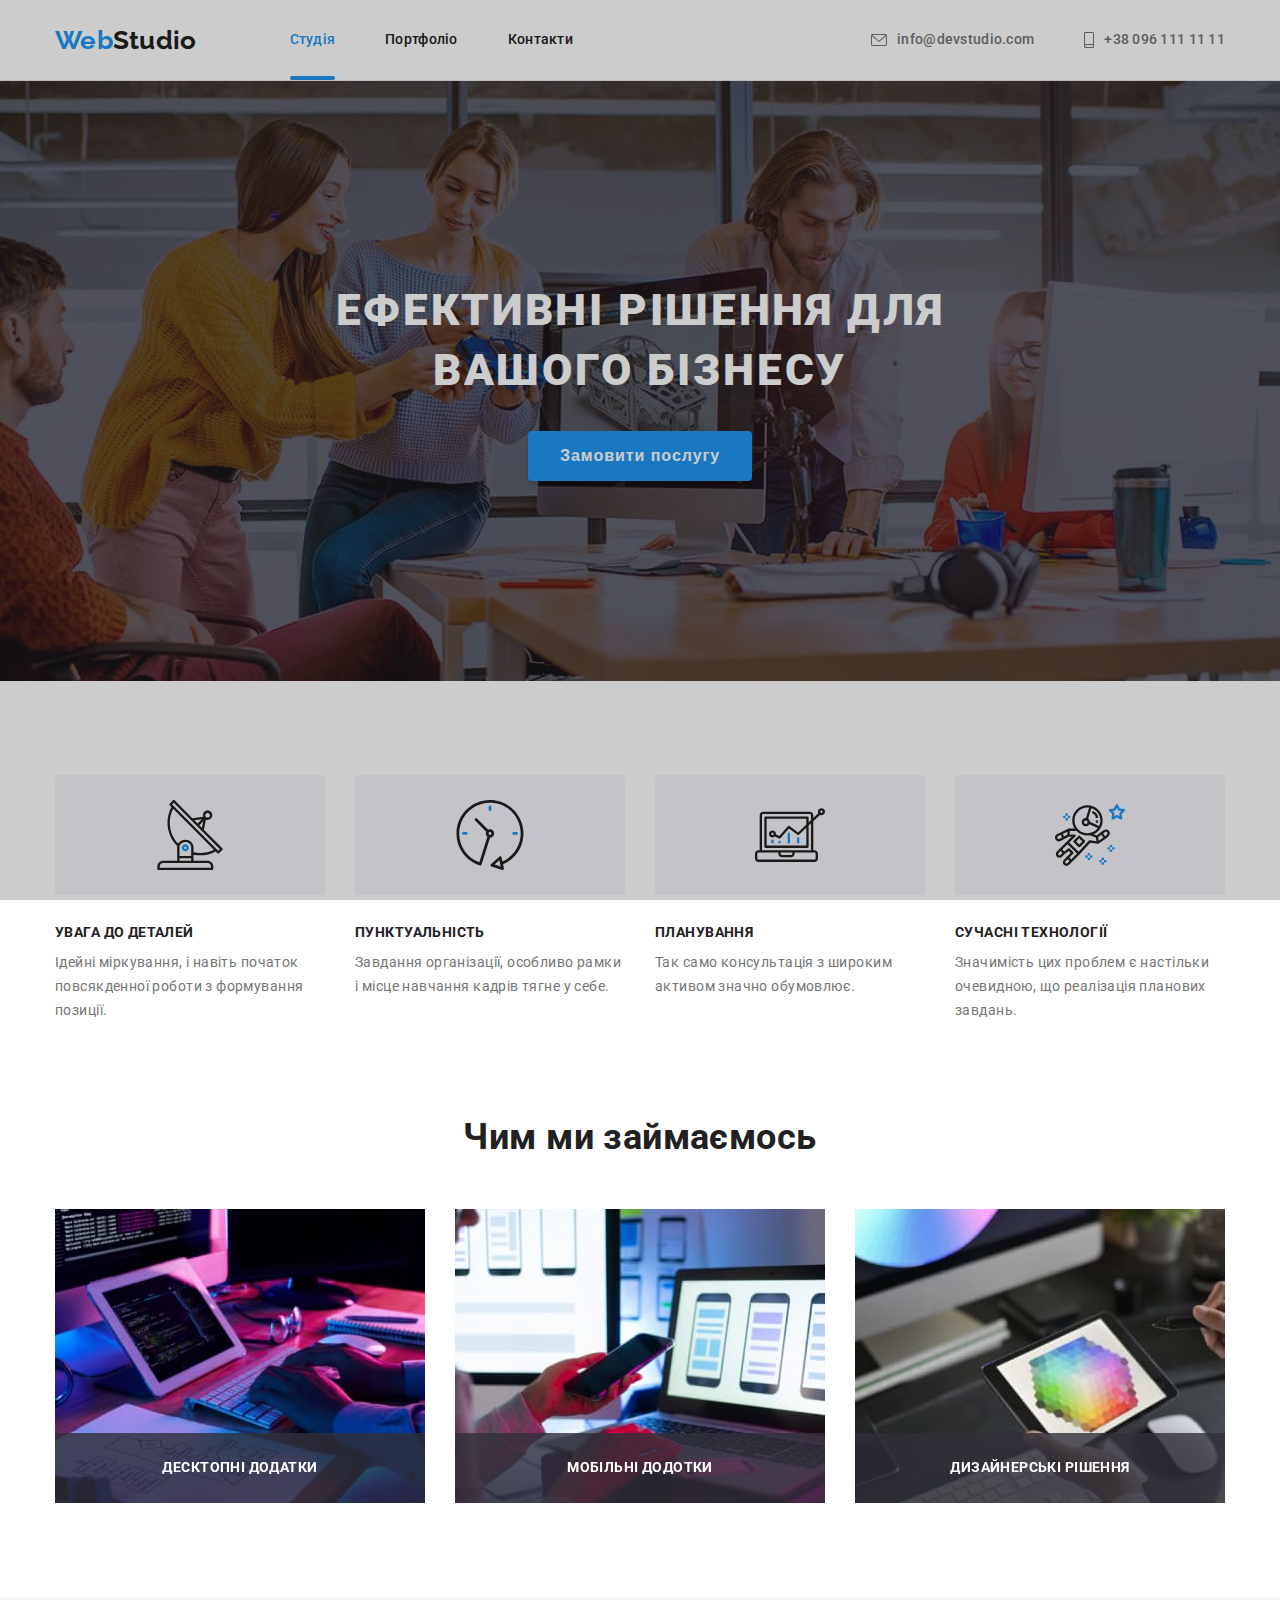
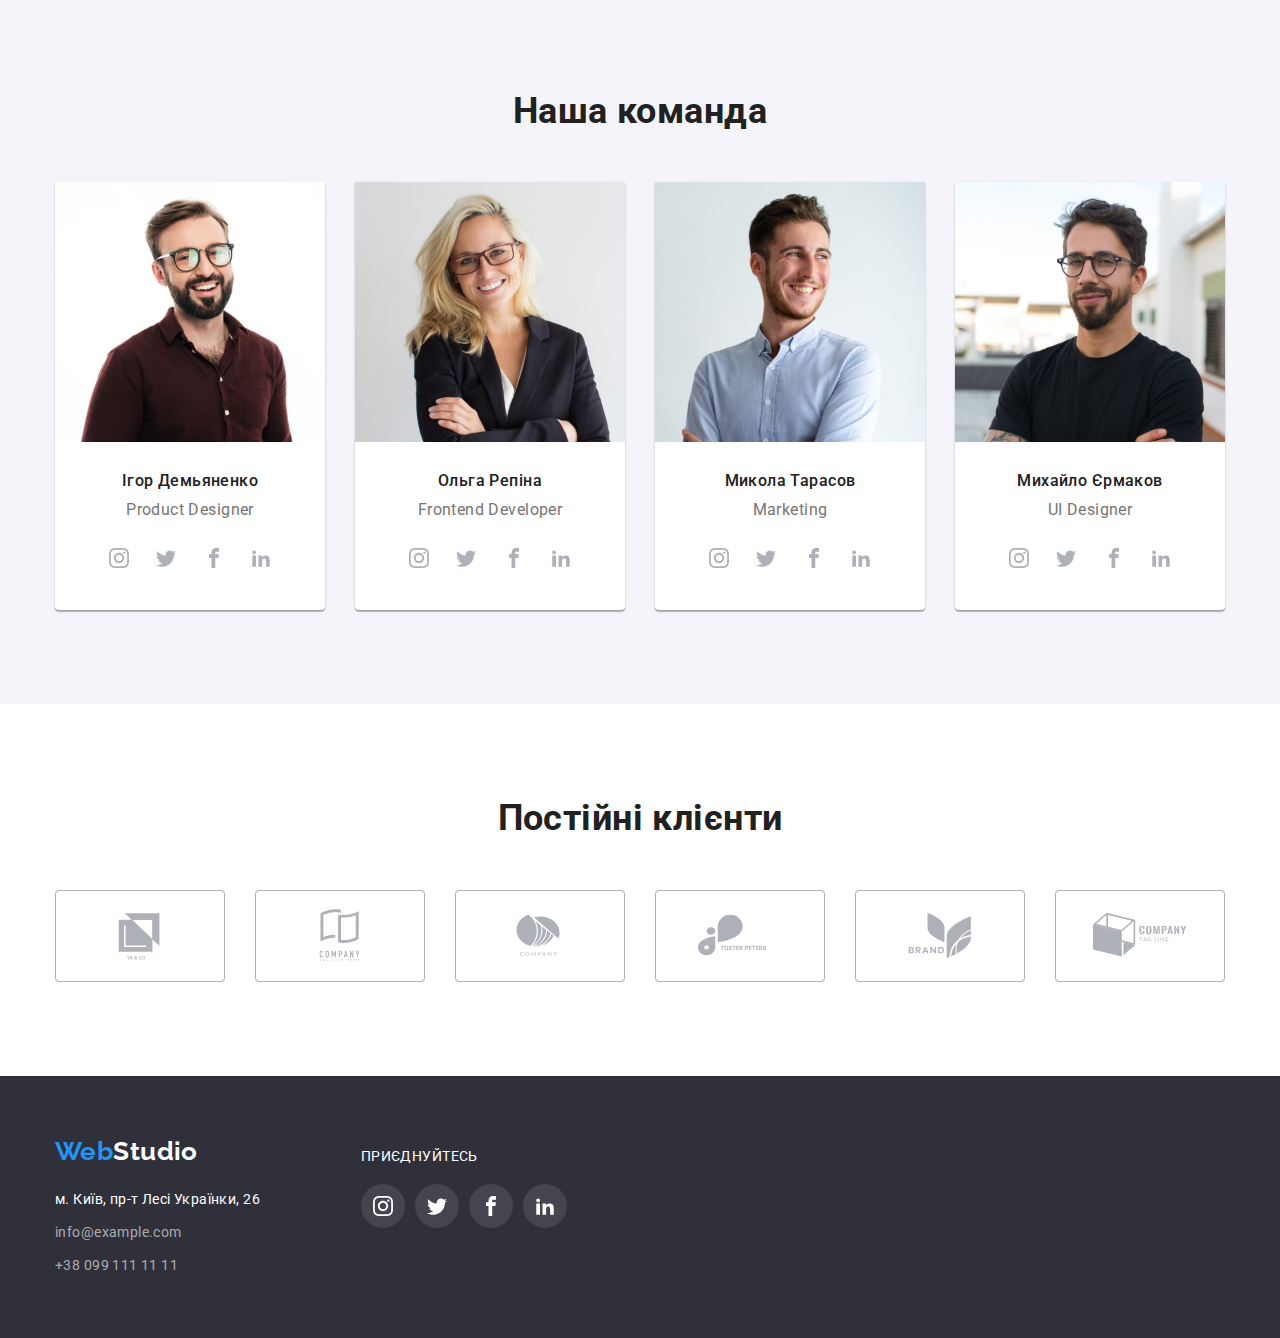
==== index.html @ 767f7138 "first-commit" ====
<!DOCTYPE html>
<html lang="uk">
<head>
    <meta charset="UTF-8">
    <meta http-equiv="X-UA-Compatible" content="IE=edge">
    <meta name="viewport" content="width=device-width, initial-scale=1.0">
    <title>Web Studio</title>
    <link rel="preconnect" href="https://fonts.googleapis.com">
    <link rel="preconnect" href="https://fonts.gstatic.com" crossorigin>
    <link href="https://fonts.googleapis.com/css2?family=Raleway:wght@700&family=Roboto:wght@400;500;700;900&display=swap"
        rel="stylesheet">
    <link rel="stylesheet" href="./css/style.css" />
</head>
<body>
    <header class="header-page">
        <div class="container header-container">
        <nav class="nav-page">
        <a href="./index.html" class="logo link"><span class="logo-text">Web</span>Studio</a>
        
            <ul class="nav list">
                <li class="item"><a href="./index.html" class="link current">Студія</a></li>
                <li class="item"><a href="./portfolio.html" class="link">Портфоліо</a></li>
                <li class="item"><a href="" class="link">Контакти</a></li>
            </ul>
        </nav>

        <div>
            <ul class="list connection">               
                <li class="connection-item">
                <a href="mailto:info@devstudio.com" class="link icon-list">
                    <svg class="connection-icon" width="16" height="12">
                        <use href="./images/svg/sprite.svg#icon-envelope" ></use>
                    </svg>
                    info@devstudio.com</a>
                </li>

                <li class="connection-item">
                <a href="tel:+380961111111" class="link icon-list">
                    <svg class="connection-icon" width="10" height="16">
                        <use href="./images/svg/sprite.svg#icon-smartphone"></use>
                    </svg>
                    +38 096 111 11 11</a>
                </li>
            </ul>
        </div>
        </div>
    </header>
    <main>
        <section class="hero section overlay">
                    <h1 class="hero-title">ЕФЕКТИВНІ РІШЕННЯ ДЛЯ ВАШОГО БІЗНЕСУ</h1>
                    <button type="button" class="button-hero" data-modal-open>Замовити послугу</button>
                    <div class="backdrop"></div>
        </section>

        <section class="section section-preference">
            <h2 class="hide">Переваги</h2>
            <div class="container">
                <ul class="list preference-list">
                    <li class="preference-item">
                        <div class="preference-icon">
                            <svg class="preference-icons">
                                <use href="./images/svg/sprite.svg#icon-antenna"></use>
                            </svg>
                        </div>
                        <h3 class="preference-title">Увага до деталей</h3>
                        <p>Ідейні міркування, і навіть початок повсякденної роботи з формування позиції.</p>
                    </li>
                    <li class="preference-item">
                            <div class="preference-icon">
                                <svg class="preference-icons">
                                <use href="./images/svg/sprite.svg#icon-clock"></use>
                            </svg>
                            </div>
                        <h3 class="preference-title">Пунктуальність</h3>
                        <p>Завдання організації, особливо рамки і місце навчання кадрів тягне у себе.</p>
                    </li>
                    <li class="preference-item">
                        <div class="preference-icon">
                            <svg class="preference-icons">
                                <use href="./images/svg/sprite.svg#icon-diagram"></use>
                            </svg>
                        </div>
                        <h3 class="preference-title">Планування</h3>
                        <p>Так само консультація з широким активом значно обумовлює.</p>
                    </li>
                    <li class="preference-item">
                        <div class="preference-icon">
                            <svg class="preference-icons">
                                <use href="./images/svg/sprite.svg#icon-astronaut"></use>
                            </svg>
                        </div>
                        <h3 class="preference-title">Сучасні технології</h3>
                        <p>Значимість цих проблем є настільки очевидною, що реалізація планових завдань.</p>
                    </li>
                </ul>
            </div>
        </section>

        <section class="section section-gadgets">
            <h2 class="section-title">Чим ми займаємось</h2>
            <div class="container">
                <ul class="list gadgets-list">
                    <li class="gadgets-item">
                        <div class="gadgets">
                            <img src="./images/laptop.jpg" alt="Ноутбук" width="370" height="294">
                            <p class="gadgets-text">Десктопні додатки</p>
                        </div>
                        
                    </li>
                    <li class="gadgets-item">
                        <div class="gadgets phone-text">
                            <img src="./images/phone.jpg" alt="Телефон" width="370" height="294">
                            <p class="gadgets-text">Мобільні додотки</p>
                        </div>
                    </li>
                    <li class="gadgets-item">
                        <div class="gadgets tablet-text">
                            <img src="./images/tablet.jpg" alt="Планшет" width="370" height="294">
                            <p class="gadgets-text">Дизайнерські рішення</p>
                        </div>
                    </li>
                </ul>
            </div>
        </section>

        <section class="section  section-team">
            <h2 class="section-title">Наша команда</h2>
            <div class="container">
                <ul class="list team-items">
                    <li class="team-list">
                        <div>
                            <img src="./images/Igor_Demyanenko.jpg" alt="Igor_Demyanenko" width="270" height="260">
                        
                            <div class="team">
                                <h3 class="name">Ігор Демьяненко</h3>
                                <p lang="en" class="team-position">Product Designer</p>
                                <div class="social-team">
                                    <ul class="list">
                                        <li class="icons-list">
                                            <a class="social-networks" href="">
                                                <svg class="connection-icons">
                                                    <use href="./images/svg/sprite.svg#instagram"></use>
                                                </svg>
                                            </a>
                                        </li>
                                        <li class="icons-list">
                                            <a class="social-networks" href="">
                                                <svg class="connection-icons">
                                                    <use href="./images/svg/sprite.svg#twitter"></use>
                                                </svg>
                                            </a>
                                        </li>
                                        <li class="icons-list">
                                            <a class="social-networks" href="">
                                                <svg class="connection-icons">
                                                    <use href="./images/svg/sprite.svg#facebook"></use>
                                                </svg>
                                            </a>
                                        </li>
                                        <li class="icons-list">
                                            <a class="social-networks" href="">
                                                <svg class="connection-icons">
                                                    <use href="./images/svg/sprite.svg#linkedin"></use>
                                                </svg>
                                            </a>
                                        </li>
                                    </ul>
                                </div>
                            </div>
                                    </li>
                                    <li class="team-list">
                                        <div>
                                            <img src="./images/Olha_Repina.jpg" alt="Olha_Repina" width="270" height="260">
                                    
                                            <div class="team">
                                                <h3 class="name">Ольга Репіна</h3>
                                                <p lang="en" class="team-position">Frontend Developer</p>
                                                <div class="social-team">
                                    <ul class="list">
                                        <li class="icons-list">
                                            <a class="social-networks" href="">
                                                <svg class="connection-icons">
                                                    <use href="./images/svg/sprite.svg#instagram"></use>
                                                </svg>
                                            </a>
                                        </li>
                                        <li class="icons-list">
                                            <a class="social-networks" href="">
                                                <svg class="connection-icons">
                                                    <use href="./images/svg/sprite.svg#twitter"></use>
                                                </svg>
                                            </a>
                                        </li>
                                        <li class="icons-list">
                                            <a class="social-networks" href="">
                                                <svg class="connection-icons">
                                                    <use href="./images/svg/sprite.svg#facebook"></use>
                                                </svg>
                                            </a>
                                        </li>
                                        <li class="icons-list">
                                            <a class="social-networks" href="">
                                                <svg class="connection-icons">
                                                    <use href="./images/svg/sprite.svg#linkedin"></use>
                                                </svg>
                                            </a>
                                        </li>
                                    </ul>
                                </div>
                                            </div>
                                        </div>
                                    </li>
                                    <li class="team-list">
                                        <div>
                                            <img src="./images/Mykola_Tarasov.jpg" alt="Mykola_Tarasov" width="270" height="260">
                                    
                                            <div class="team">
                                                <h3 class="name">Микола Тарасов</h3>
                                                <p lang="en" class="team-position">Marketing</p>
                                                <div class="social-team">
                                    <ul class="list">
                                        <li class="icons-list">
                                            <a class="social-networks" href="">
                                                <svg class="connection-icons">
                                                    <use href="./images/svg/sprite.svg#instagram"></use>
                                                </svg>
                                            </a>
                                        </li>
                                        <li class="icons-list">
                                            <a class="social-networks" href="">
                                                <svg class="connection-icons">
                                                    <use href="./images/svg/sprite.svg#twitter"></use>
                                                </svg>
                                            </a>
                                        </li>
                                        <li class="icons-list">
                                            <a class="social-networks" href="">
                                                <svg class="connection-icons">
                                                    <use href="./images/svg/sprite.svg#facebook"></use>
                                                </svg>
                                            </a>
                                        </li>
                                        <li class="icons-list">
                                            <a class="social-networks" href="">
                                                <svg class="connection-icons">
                                                    <use href="./images/svg/sprite.svg#linkedin"></use>
                                                </svg>
                                            </a>
                                        </li>
                                    </ul>
                                </div>
                                            </div>
                                        </div>
                                    </li>
                                    <li class="team-list">
                                        <div>
                                            <img src="./images/Mikhail_Yermakov.jpg" alt="Mikhail_Yermakov" width="270" height="260">
                                    
                                            <div class="team">
                                                <h3 class="name">Михайло Єрмаков</h3>
                                                <p lang="en" class="team-position">UI Designer</p>
                                                <div class="social-team">
                                    <ul class="list">
                                        <li class="icons-list">
                                            <a class="social-networks" href="">
                                                <svg class="connection-icons">
                                                    <use href="./images/svg/sprite.svg#instagram"></use>
                                                </svg>
                                            </a>
                                        </li>
                                        <li class="icons-list">
                                            <a class="social-networks" href="">
                                                <svg class="connection-icons">
                                                    <use href="./images/svg/sprite.svg#twitter"></use>
                                                </svg>
                                            </a>
                                        </li>
                                        <li class="icons-list">
                                            <a class="social-networks" href="">
                                                <svg class="connection-icons">
                                                    <use href="./images/svg/sprite.svg#facebook"></use>
                                                </svg>
                                            </a>
                                        </li>
                                        <li class="icons-list">
                                            <a class="social-networks" href="">
                                                <svg class="connection-icons">
                                                    <use href="./images/svg/sprite.svg#linkedin"></use>
                                                </svg>
                                            </a>
                                        </li>
                                    </ul>
                                </div>
                                            </div>
                                        </div>
                                    </li>
                                    </ul>
                                </div>
            </div>
        </section>

        <section class="section section-customers">
            <h2 class="section-title">Постійні клієнти</h2>
                <div class="container">
                    
                <ul class="list customers">
                    <li>
                        <a class="customer" href="" width="170" height="92">
                            <svg class="icon-customers">
                                <use href="./images/svg/sprite.svg#customers-one"></use>
                            </svg>
                        </a>
                    </li>
                    <li>
                        <a class="customer" href="" width="170" height="92">
                            <svg class="icon-customers">
                                <use href="./images/svg/sprite.svg#customers-two"></use>
                            </svg>
                        </a>
                    </li>
                    <li>
                        <a class="customer" href="" width="170" height="92">
                            <svg class="icon-customers">
                                <use href="./images/svg/sprite.svg#customers-three"></use>
                            </svg>
                        </a>
                    </li>
                    <li>
                        <a class="customer" href="" width="170" height="92">
                            <svg class="icon-customers">
                                <use href="./images/svg/sprite.svg#customers-four"></use>
                            </svg>
                        </a>
                    </li>
                    <li>
                        <a class="customer" href="" width="170" height="92">
                            <svg class="icon-customers">
                                <use href="./images/svg/sprite.svg#customers-five"></use>
                            </svg>
                        </a>
                    </li>
                    <li>
                        <a class="customer" href="" width="170" height="92">
                            <svg class="icon-customers">
                                <use href="./images/svg/sprite.svg#customers-six"></use>
                            </svg>
                        </a>
                    </li>
                </ul>
                </div>
        </section>
                  
    </main>

    <footer class="footer-page">
        <div class="container footer-container">
            <div class="footer-content">
                <a href="./index.html" class="link logo"><span class="logo-text">Web</span>Studio</a>
            <ul class="list">
                <li class="footer-list"><address class="address">м. Київ, пр-т Лесі Українки, 26</address></li>
                <li class="footer-list"><a href="mailto:info@example.com" class="footer-link link">info@example.com</a></li>
                <li class="footer-list"><a href="tel:+380991111111" class="footer-link link">+38 099 111 11 11</a></li>
            </ul>
            </div>
            
            <div class="join">
                <p class="footer-text">приєднуйтесь</p>
                <ul class="list social-team">
                                        <li class="icons-list-footer">
                                            <a class="social-networks footer-social-networks" href="">
                                                <svg class="connection-icons">
                                                    <use href="./images/svg/sprite.svg#instagram"></use>
                                                </svg>
                                            </a>
                                        </li>
                                        <li class="icons-list-footer">
                                            <a class="social-networks footer-social-networks" href="">
                                                <svg class="connection-icons">
                                                    <use href="./images/svg/sprite.svg#twitter"></use>
                                                </svg>
                                            </a>
                                        </li>
                                        <li class="icons-list-footer">
                                            <a class="social-networks footer-social-networks" href="">
                                                <svg class="connection-icons">
                                                    <use href="./images/svg/sprite.svg#facebook"></use>
                                                </svg>
                                            </a>
                                        </li>
                                        <li class="icons-list">
                                            <a class="social-networks footer-social-networks" href="">
                                                <svg class="connection-icons">
                                                    <use href="./images/svg/sprite.svg#linkedin"></use>
                                                </svg>
                                            </a>
                                        </li>
                                    </ul>
            </div>
            
        </div>
        
    </footer>

    <div class="backdrop is-hidden" data-modal>
        <div class="modal">
            <button class="icon-close" data-modal-close>
                <svg width="11" height="11">
                    <use href="./images/svg/sprite.svg#icon-close"></use>
                </svg>
            </button>
        </div>
    </div>

    <script src="./js/modal.js"></script>
</body>
</html>
---- css/style.css ----
:root {
  --primary-text-color: #757575;
  --title-text-color: #212121;
  --accent-color: #2196f3;
  --white-text-color: #ffffff;
}

*,
::after,
::before {
  margin: 0;
  padding: 0;
  box-sizing: border-box;
}

:hover,
:focus {
  transition-property: fill, background-color, color, box-shadow;
  transition-duration: 250ms;
  transition-timing-function: cubic-bezier(0.4, 0, 0.2, 1);
  transition-delay: 0;
}

body {
  color: var(--primary-text-color);
  background-color: #ffffff;

  font-family: Roboto, sans-serif;
  letter-spacing: 0.03em;
  font-size: 14px;
  line-height: 1.71;
}

a {
  text-decoration: none;
}

img {
  display: block;
  max-width: 100%;
  height: auto;
}

.section {
  padding: 94px 0;
}

.container {
  width: 1200px;
  padding: 0 15px;
  margin: 0 auto;
}

.list {
  list-style: none;
}
.link {
  text-decoration: none;
}

.hide,
.title-portfolio {
  width: 1px;
  height: 1px;
  overflow: hidden;
  opacity: 0;
  margin-top: -1px;
}

/* header */

.header-container,
.nav-page,
.nav,
.list.connection {
  display: flex;
  justify-content: space-between;
}

.header-page {
  border-bottom: 1px solid #ececec;
}

.nav-page {
  align-items: center;
}

.logo {
  color: var(--title-text-color);

  font-family: Raleway, sans-serif;
  font-weight: 700;
  font-size: 26px;
  line-height: 1.19;

  margin-right: 93px;
}
.logo-text {
  color: var(--accent-color);
}

.header-page {
  font-weight: 500;
  font-size: 14px;
  line-height: 1.14;
  letter-spacing: 0.02em;
}

.item {
  display: flex;
  position: relative;
}

.current::after {
  display: flex;
  position: absolute;
  content: '';
  width: 100%;
  height: 4px;
  background-color: var(--accent-color);
  bottom: 0;
  border-radius: 2px;
}

.item:not(:last-child) {
  margin-right: 50px;
}

.connection-item:not(:last-child) {
  margin-right: 50px;
}

.nav .link {
  color: var(--title-text-color);
  padding: 32px 0;
  display: block;
}
.nav .link.current {
  color: var(--accent-color);
}

.nav .link:hover,
.nav .link:focus {
  color: var(--accent-color);
}

.connection-icon {
  margin-right: 10px;
}

.icon-list {
  fill: var(--primary-text-color);
}

.icon-list:hover,
.connection-item:hover,
.icon-list:focus,
.connection-item:focus {
  fill: var(--accent-color);
}

.connection .link {
  color: var(--primary-text-color);
  padding: 32px 0;
  display: inline-flex;
  align-items: center;
}

.connection .link:hover,
.connection .link:focus {
  color: var(--accent-color);
}

/* hero */

.hero {
  background-color: #2f303a;
  padding: 200px 0;
  text-align: center;
}
.hero-title {
  color: var(--white-text-color);

  font-weight: 900;
  font-size: 44px;
  line-height: 1.36;
  text-align: center;
  letter-spacing: 0.06em;

  max-width: 650px;
  margin: 0 auto;
  margin-bottom: 30px;
}

.overlay {
  max-width: 1600px;
  height: 600px;
  margin-left: auto;
  margin-right: auto;
  background-image: linear-gradient(to right, rgba(47, 48, 58, 0.4), rgba(47, 48, 58, 0.4)),
    url(../images/header/hero.jpg);

  background-repeat: no-repeat;
  background-position: center;
  background-size: cover;
}

.section-title {
  color: var(--title-text-color);

  font-weight: 700;
  font-size: 36px;
  line-height: 1.16;
  margin-bottom: 50px;
}

/* main */

.preference-title {
  color: var(--title-text-color);

  font-weight: 700;
  font-size: 14px;
  line-height: 1.14;
  text-transform: uppercase;

  margin-bottom: 10px;
}
.preference-list {
  display: flex;
  margin-right: -30px;
}

.preference-item {
  flex-basis: calc(100% / 4 - 30px);
  margin-right: 30px;
}

.preference-icon {
  display: flex;
  width: 270px;
  height: 120px;
  background-color: #f5f4fa;
  border-radius: 4px;
  margin-bottom: 30px;

  /* display: flex; */
  justify-content: center;
  align-items: center;
}

.preference-icons {
  width: 70px;
  height: 70px;
}

/* gadgets */

.section-gadgets {
  text-align: center;
  padding-top: 0;
}
.gadgets-list {
  display: flex;
  justify-content: space-between;
}

.gadgets-item {
  /* display: block; */
  position: relative;
}

.gadgets::before {
  display: flex;
  position: absolute;
  content: '';
  width: 100%;
  height: 70px;
  background-color: rgba(47, 48, 58, 0.8);
  bottom: 0;
}

.gadgets-text {
  display: flex;
  position: absolute;
  content: '';
  width: 100%;
  height: 70px;
  bottom: 0;

  color: var(--white-text-color);
  text-transform: uppercase;
  font-weight: 700;
  justify-content: center;
  align-items: center;
}

/* --team-- */

.section-team {
  background-color: #f5f4fa;
  text-align: center;
}
.team-items {
  display: flex;
  flex-wrap: wrap;
  justify-content: space-between;
}

.team-list {
  background-color: var(--white-text-color);
  box-shadow: 0px 1px 3px rgba(0, 0, 0, 0.12), 0px 1px 1px rgba(0, 0, 0, 0.14),
    0px 2px 1px rgba(0, 0, 0, 0.2);
  border-radius: 0px 0px 4px 4px;
}

.team {
  padding-top: 30px;
  padding-bottom: 30px;
  padding-left: 30px;
  padding-right: 30px;
}

.name {
  color: var(--title-text-color);

  font-weight: 500;
  font-size: 16px;
  line-height: 1.18;
  text-align: center;

  margin-bottom: 10px;
}
.team-position {
  font-size: 16px;
  line-height: 1.18;
  text-align: center;
  margin-bottom: 16px;
}

.social-team {
  display: flex;
  justify-content: center;
}

.icons-list {
  display: inline-flex;
  background-size: cover;

  justify-content: center;
  align-items: center;
}

.connection-icons {
  width: 20px;
  height: 20px;
}

.social-networks {
  fill: #afb1b8;
  width: 44px;
  height: 44px;

  display: flex;
  justify-content: center;
  align-items: center;
  border-radius: 50%;
}

.social-networks:hover,
.connection-icons:hover,
.social-networks:focus,
.connection-icons:focus {
  fill: var(--white-text-color);
  background-color: var(--accent-color);
}

/* customers */

.section-customers {
  text-align: center;
}

.customers {
  display: flex;
  justify-content: space-between;
}

.customer {
  fill: #afb1b8;
  width: 170px;
  height: 92px;

  display: flex;
  justify-content: center;
  align-items: center;

  border: 1px solid #afb1b8;
  box-sizing: border-box;
  border-radius: 4px;
}

.icon-customers {
  display: inline-flex;
  justify-items: center;
  align-items: center;

  width: 106px;
  height: 62px;
}

.customer:hover,
.customer:focus {
  fill: var(--accent-color);
  border: 1px solid var(--accent-color);
  border-radius: 4px;
}

/* button */

[type='button'] {
  cursor: pointer;
  border: none;
}

.button-hero {
  color: var(--white-text-color);
  background-color: var(--accent-color);
  box-shadow: 0px 4px 4px rgba(0, 0, 0, 0.15);
  border-radius: 4px;

  font-weight: 700;
  font-size: 16px;
  line-height: 1.87;
  letter-spacing: 0.06em;
  border: none;

  padding: 10px 32px;
}
.button-hero:hover,
.button-hero:focus {
  background: #188ce8;
}

/* footer */

.footer-page {
  display: flex;

  background-color: #2f303a;
  padding-top: 60px;
  padding-bottom: 60px;
  display: flex;
}

.footer-container {
  display: flex;
}

.footer-content {
  margin-right: 70px;
}

.footer-list:not(:last-child) {
  margin-bottom: 9px;
}

.address {
  font-style: normal;
  color: var(--white-text-color);

  margin-top: 20px;
}
.footer-page .logo {
  color: var(--white-text-color);
  margin-bottom: 20px;
}
.footer-link {
  color: rgba(255, 255, 255, 0.6);
}
.footer-link:hover,
.footer-link:focus {
  color: var(--accent-color);
}

.footer-text {
  font-weight: 700px;
  font-size: 14px;
  line-height: 16px;
  letter-spacing: 0.03em;
  text-transform: uppercase;
  color: var(--white-text-color);

  margin-bottom: 20px;
}

.footer-social-networks {
  background-color: rgba(255, 255, 255, 0.1);
  fill: var(--white-text-color);
  border-radius: 50%;
}

.icons-list-footer {
  align-items: center;
}

.icons-list-footer:not(:last-child) {
  margin-right: 10px;
}
.join {
  margin-top: 12px;
}

/* portfolio */

.filter {
  display: flex;
  justify-content: center;
  margin-bottom: 34px;
}

.portfolio-filter {
  color: var(--title-text-color);
  font-weight: 500;
  font-size: 16px;
  line-height: 1.62;
  background-color: #f5f4fa;

  border-radius: 4px;
  padding: 6px 22px;
  margin-bottom: 16px;
}

.item-filter:not(:last-child) {
  margin-right: 8px;
}

.portfolio-filter:hover,
.portfolio-filter:focus {
  color: var(--white-text-color);
  background-color: var(--accent-color);
  box-shadow: 0px 3px 1px rgba(0, 0, 0, 0.1), 0px 1px 2px rgba(0, 0, 0, 0.08),
    0px 2px 2px rgba(0, 0, 0, 0.12);
}
.title-project {
  color: var(--title-text-color);
  font-size: 18px;
  line-height: 2;
  letter-spacing: 0.06em;
}
.portfolio-description {
  color: var(--primary-text-color);
  font-size: 16px;
  line-height: 1.87;
}

.portfolio-container {
  display: flex;
  flex-wrap: wrap;
}

.portfolio-list {
  background-color: var(--white-text-color);
  width: calc((100% - 60) / 3);
  border-bottom: 1px solid #eeeeee;

  margin-right: 30px;
  margin-bottom: 30px;
}

.portfolio-text {
  position: relative;
  overflow: hidden;
  background: rgba(33, 150, 243, 0.9);
}

.portfolio-list:hover .hidden-text {
  transform: translatey(0);
}

.hidden-text {
  position: absolute;
  top: 0;
  left: 0;
  width: 100%;
  height: 100%;
  padding: 63px, 24px;

  background-color: rgba(33, 150, 243, 0.9);

  transform: translatey(101%);
  transition: transform 250ms ease;
}

.hidden-text > p {
  position: absolute;
  width: 322px;
  top: 50%;
  left: 50%;
  transform: translate(-50%, -50%);

  color: var(--white-text-color);
  font-weight: 500;
  font-size: 18px;
  line-height: 1.56;
}

.portfolio-list:hover,
.portfolio-list:focus {
  box-shadow: 0px 1px 1px rgba(0, 0, 0, 0.12), 0px 4px 4px rgba(0, 0, 0, 0.06),
    1px 4px 6px rgba(0, 0, 0, 0.16);
}

.portfolio-list:nth-child(3n) {
  margin-right: 0;
}

.portfolio-list:nth-last-child(-n + 3) {
  margin-bottom: 0;
}

.project-name {
  padding: 20px 24px;
  border-bottom: 1px solid #eeeeee;
  border-left: 1px solid #eeeeee;
  border-right: 1px solid #eeeeee;
}
.title-project {
  margin-bottom: 4px;
}

/* backdrop */

.backdrop {
  position: fixed;
  top: 0;
  left: 0;
  width: 100%;
  height: 100%;
  background-color: rgba(0, 0, 0, 0.2);
}

.backdrop.is-hidden {
  opacity: 0;
  pointer-events: none;
}

.modal {
  position: absolute;
  top: 50%;
  left: 50%;
  transform: translate(-50%, -50%);

  min-width: 528px;
  min-height: 581px;

  background-color: var(--white-text-color);
}

.icon-close {
  position: absolute;
  top: 14px;
  right: 14px;

  width: 18px;
  height: 18px;
  display: flex;
  justify-content: center;
  align-items: center;
}

/* #FFFFFF  -  колір білого тексту
#2196F3  - колір синього тексту
#212121  - колір заголовків
#757575  - колір основного текту
rgba(255, 255, 255, 0.6) - колір адрес (футер) */
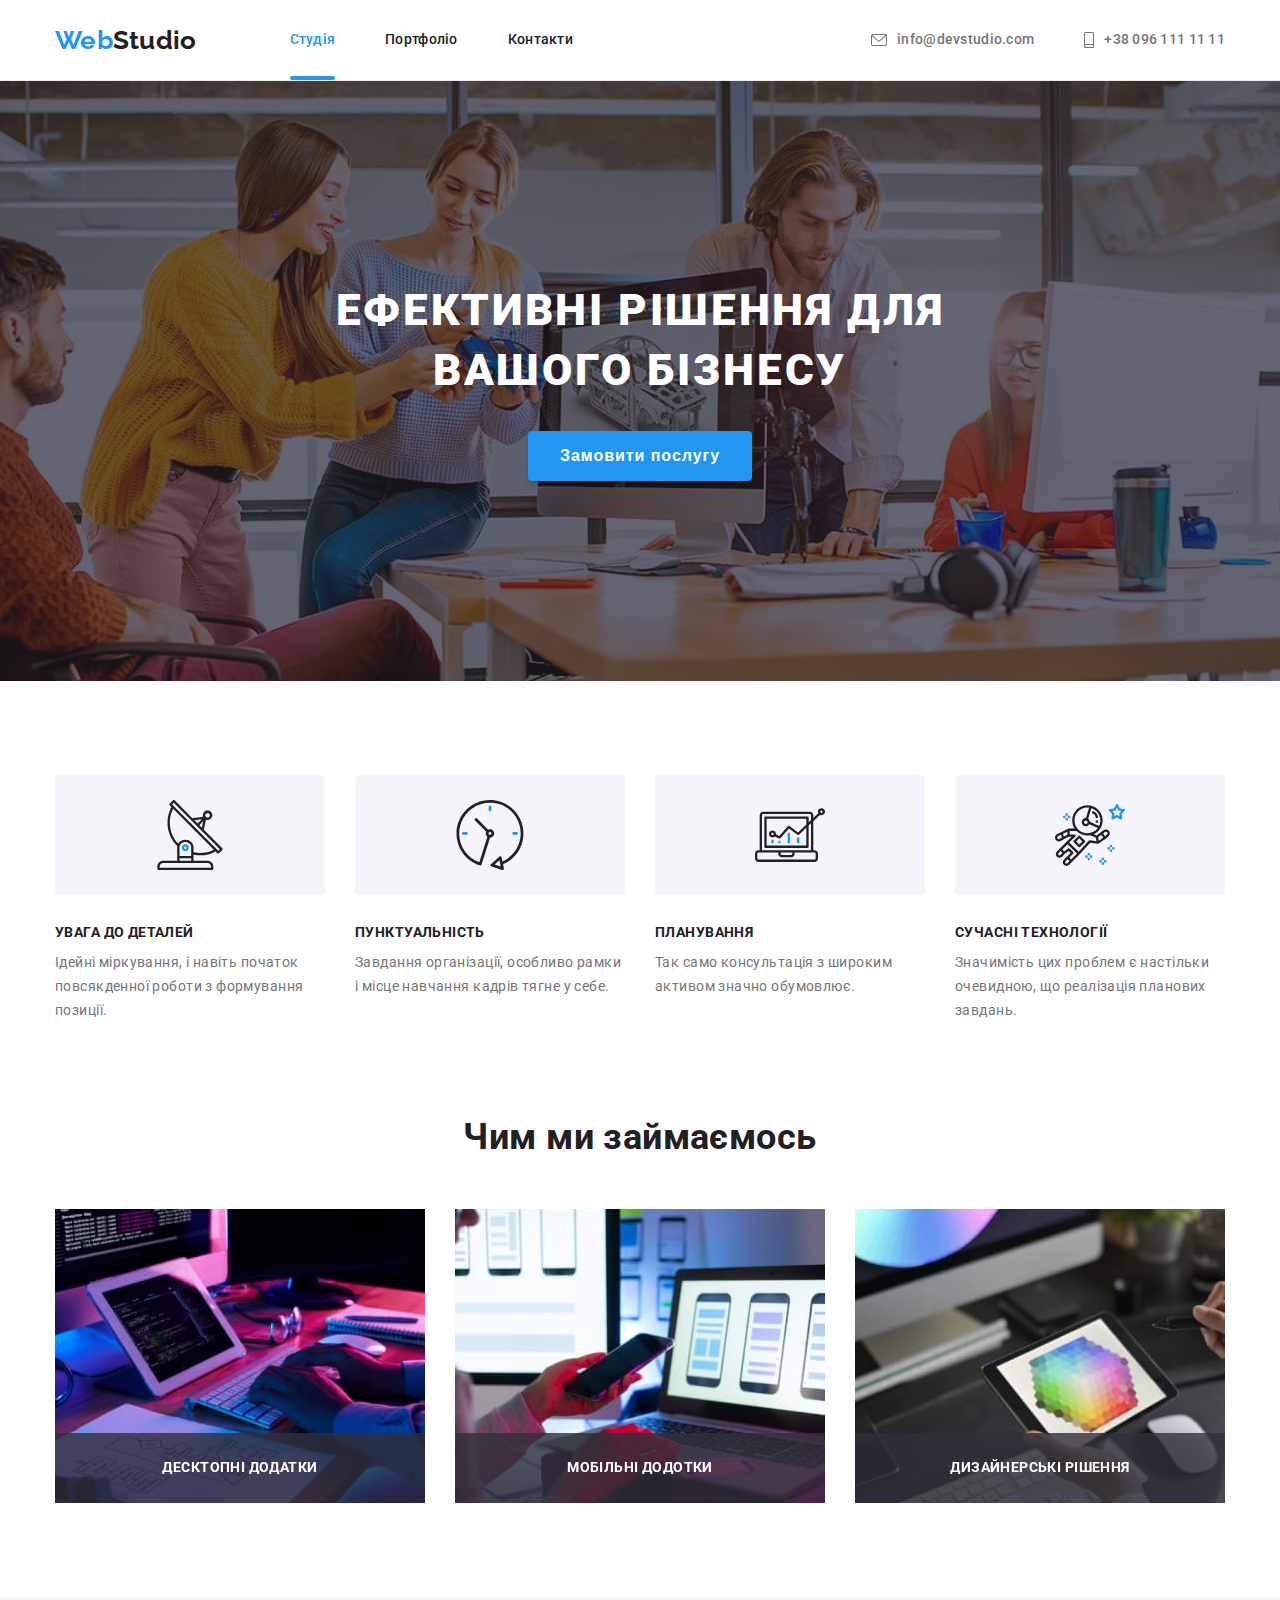
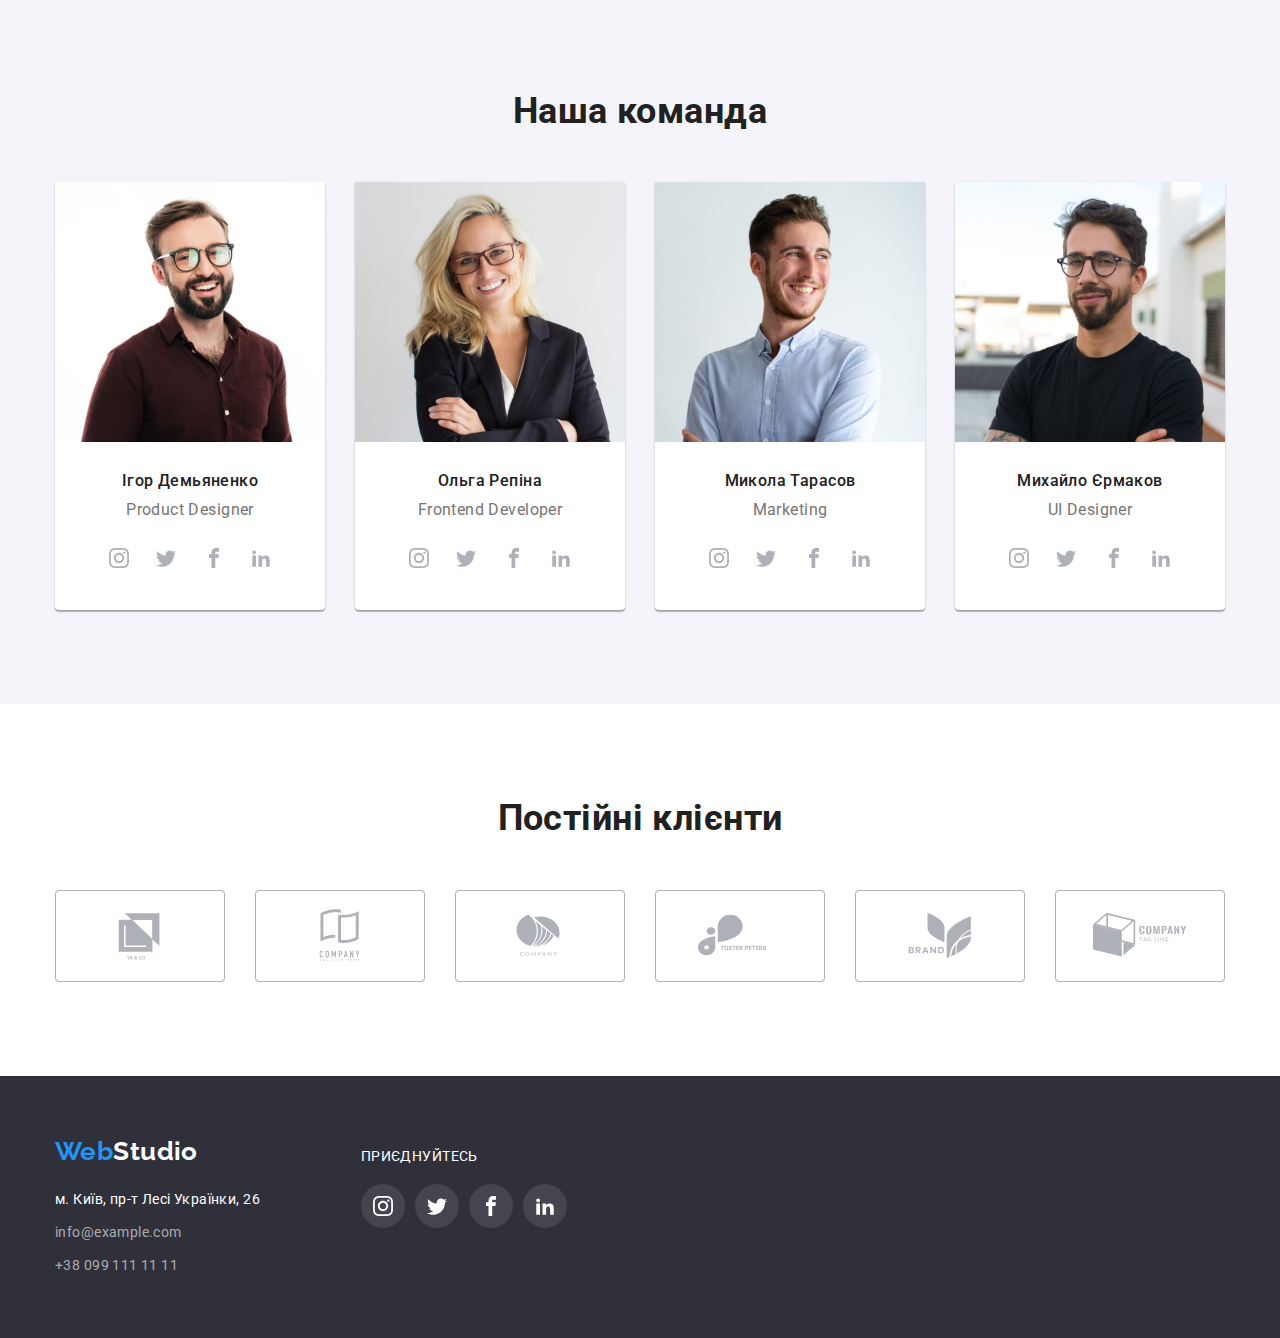
==== commit 08067069: "commit-2" ====
--- a/index.html
+++ b/index.html
@@ -49,7 +49,7 @@
         <section class="hero section overlay">
                     <h1 class="hero-title">ЕФЕКТИВНІ РІШЕННЯ ДЛЯ ВАШОГО БІЗНЕСУ</h1>
                     <button type="button" class="button-hero" data-modal-open>Замовити послугу</button>
-                    <div class="backdrop"></div>
+                    <div class="backdrop is-hidden"></div>
         </section>
 
         <section class="section section-preference">
